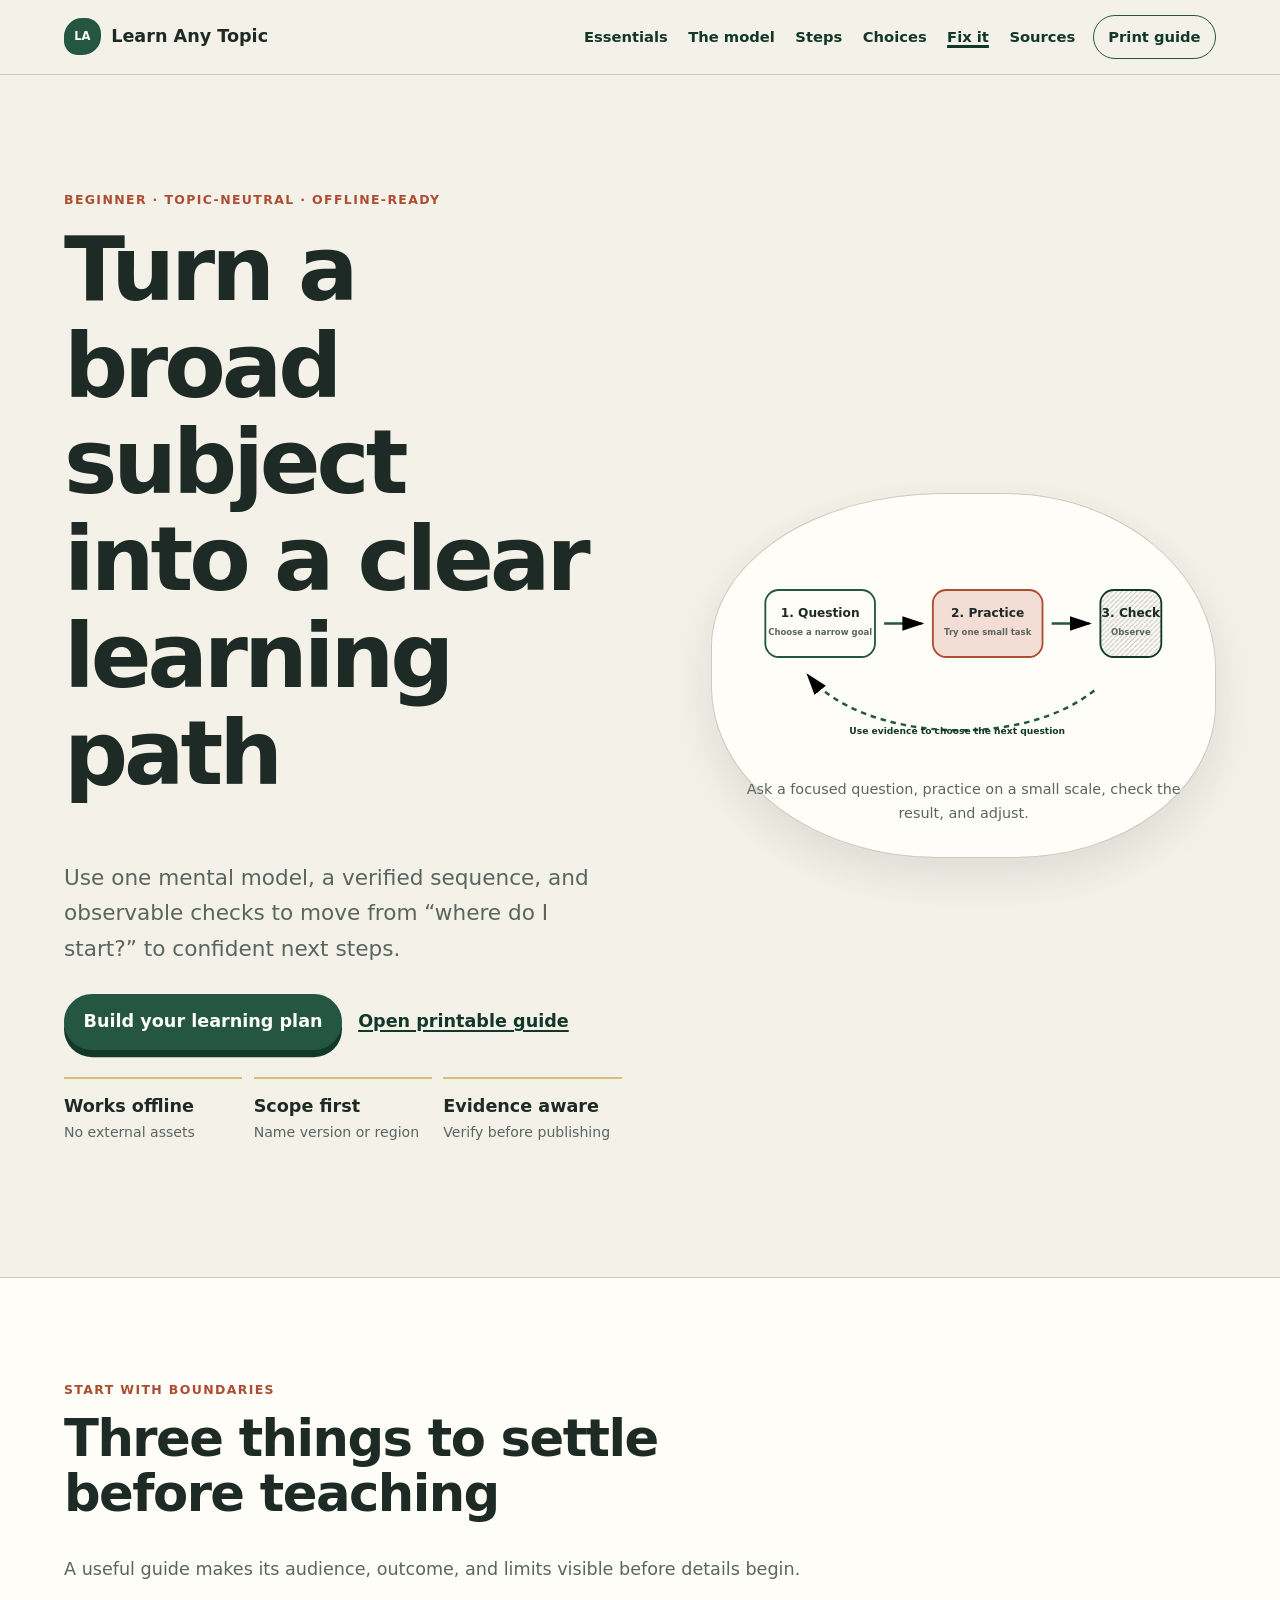
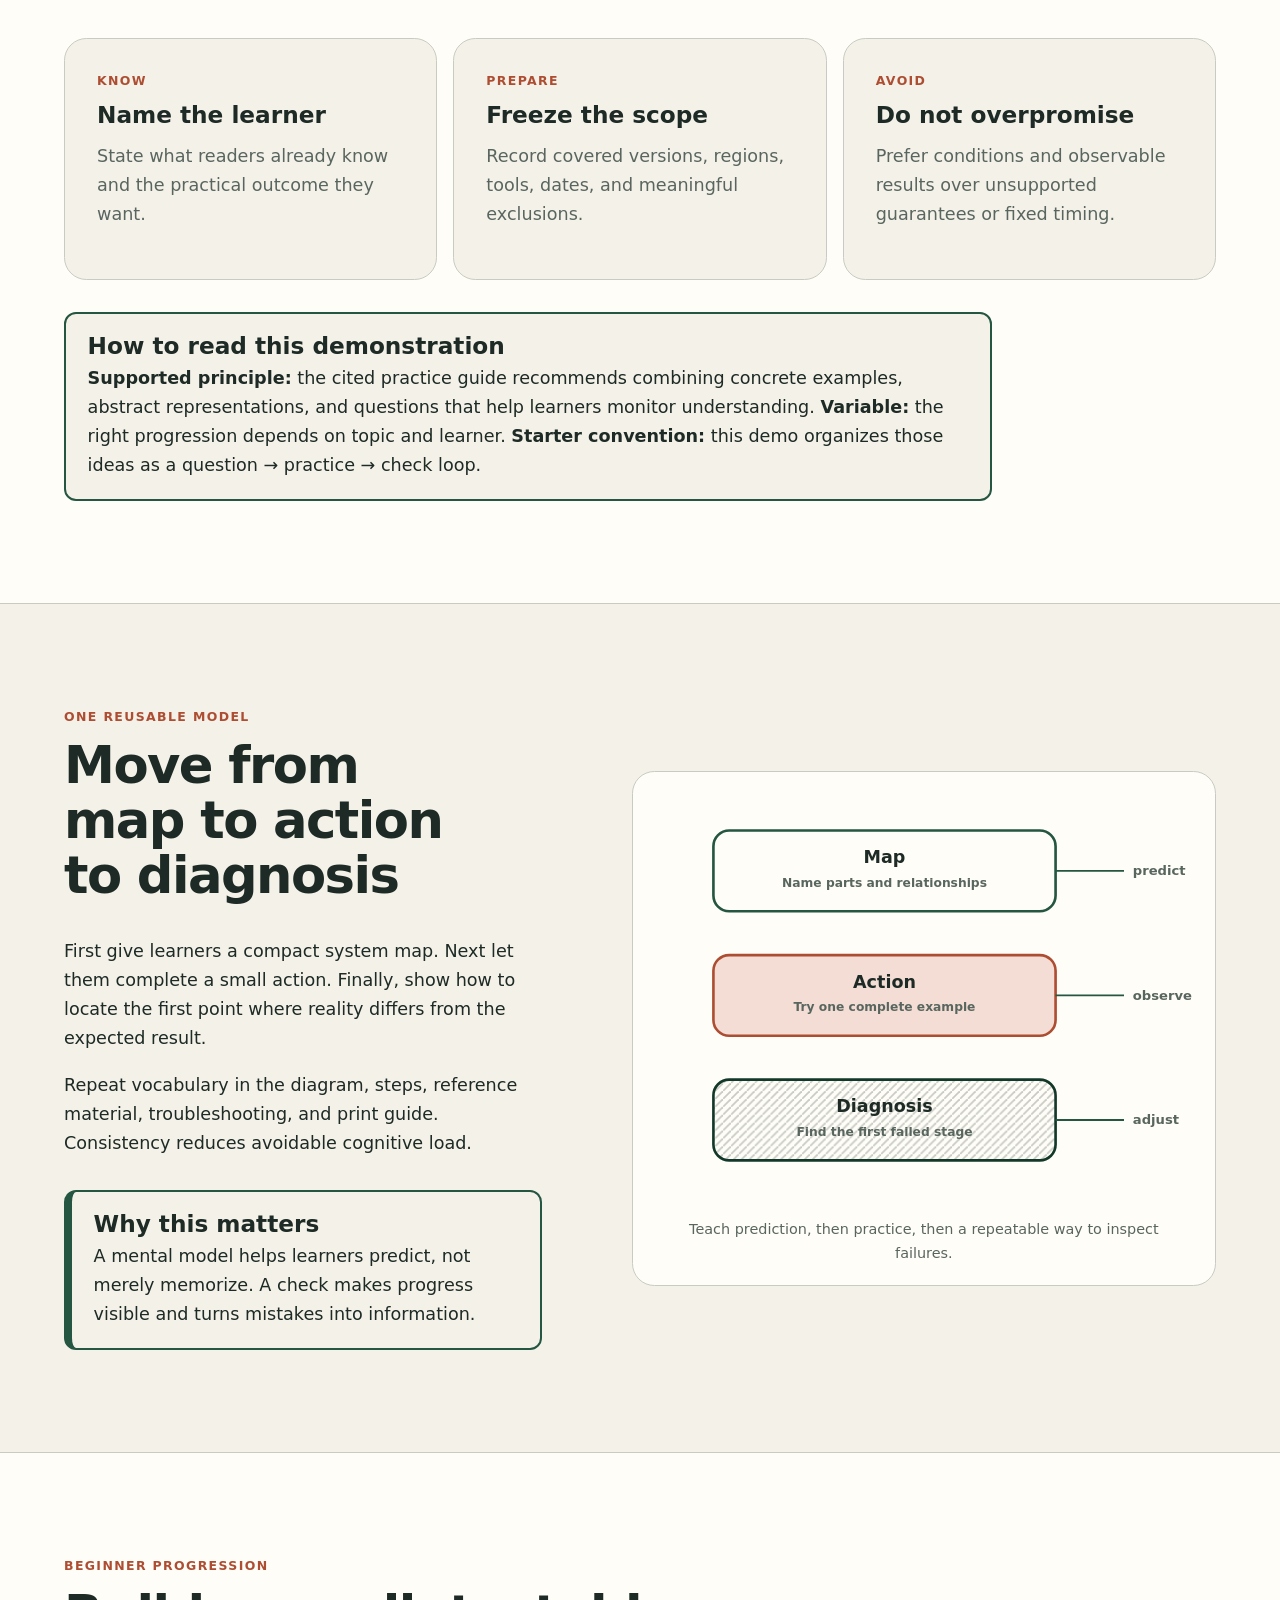
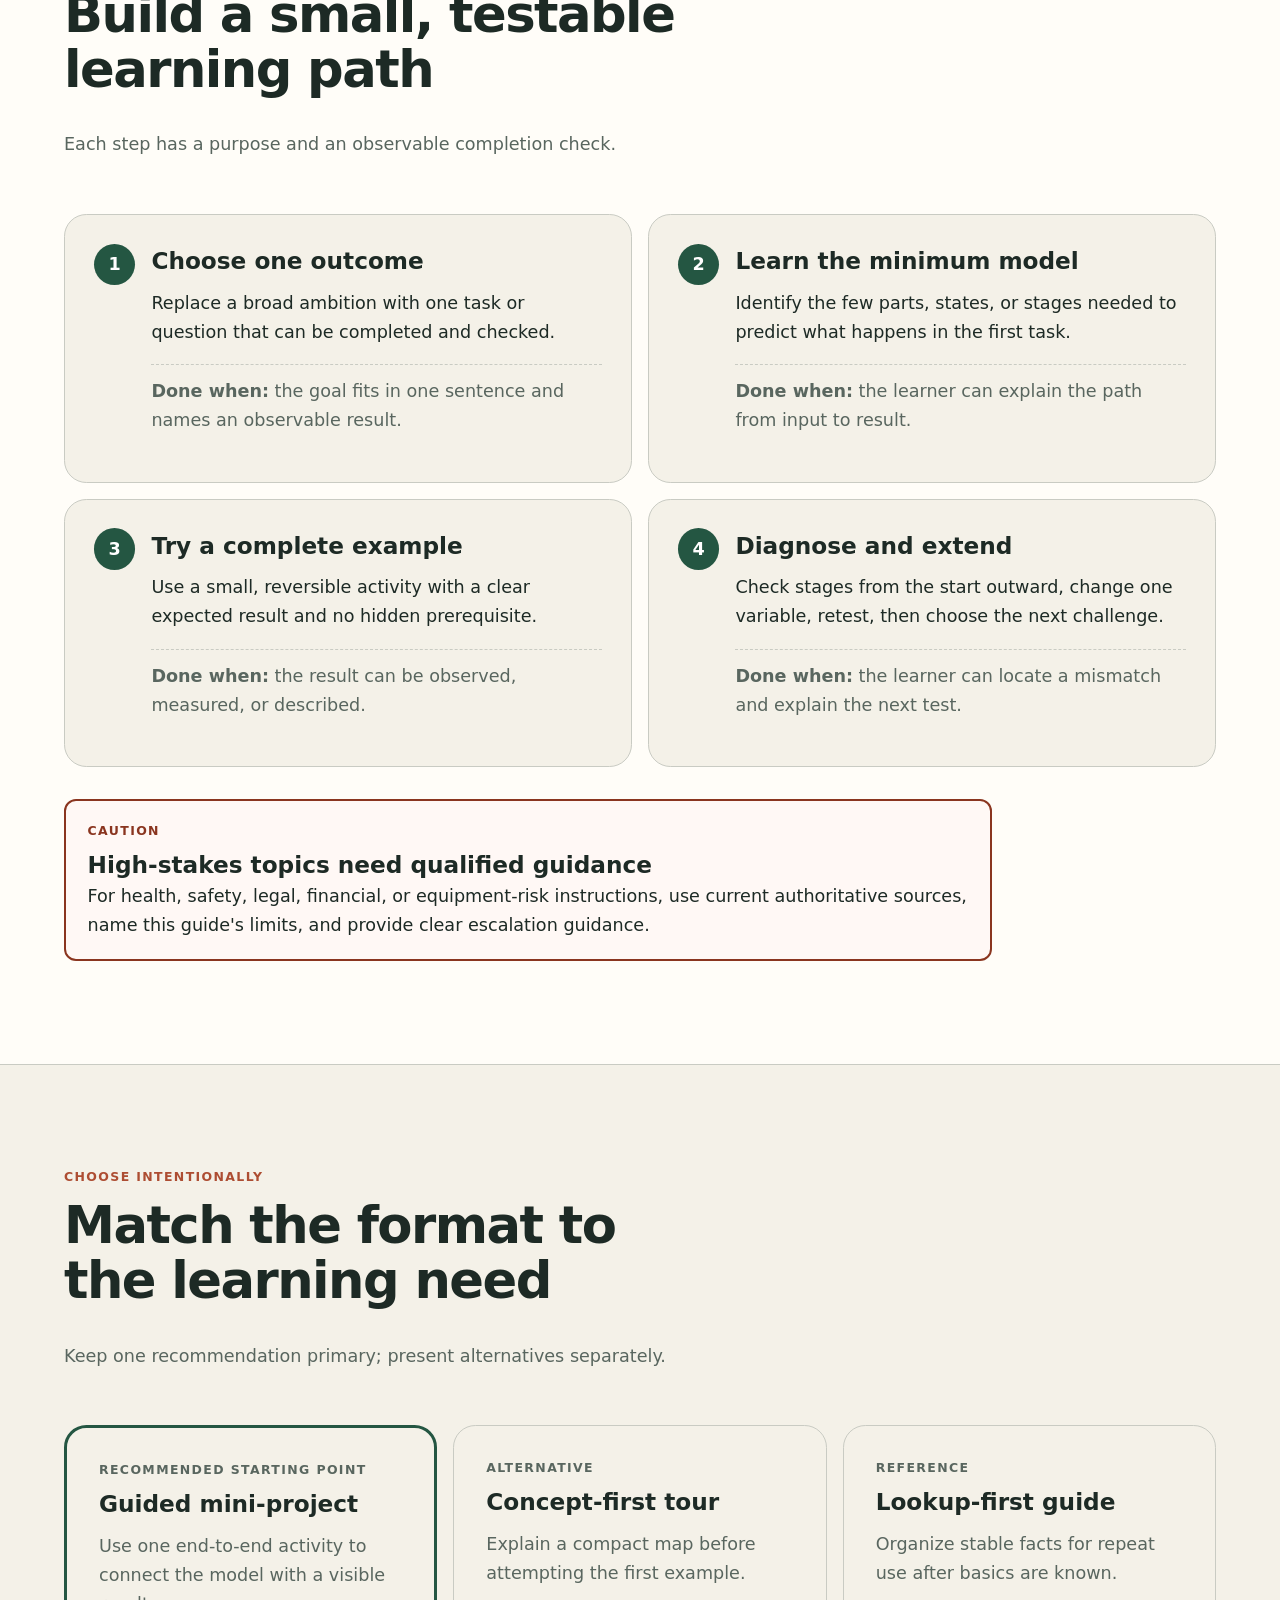
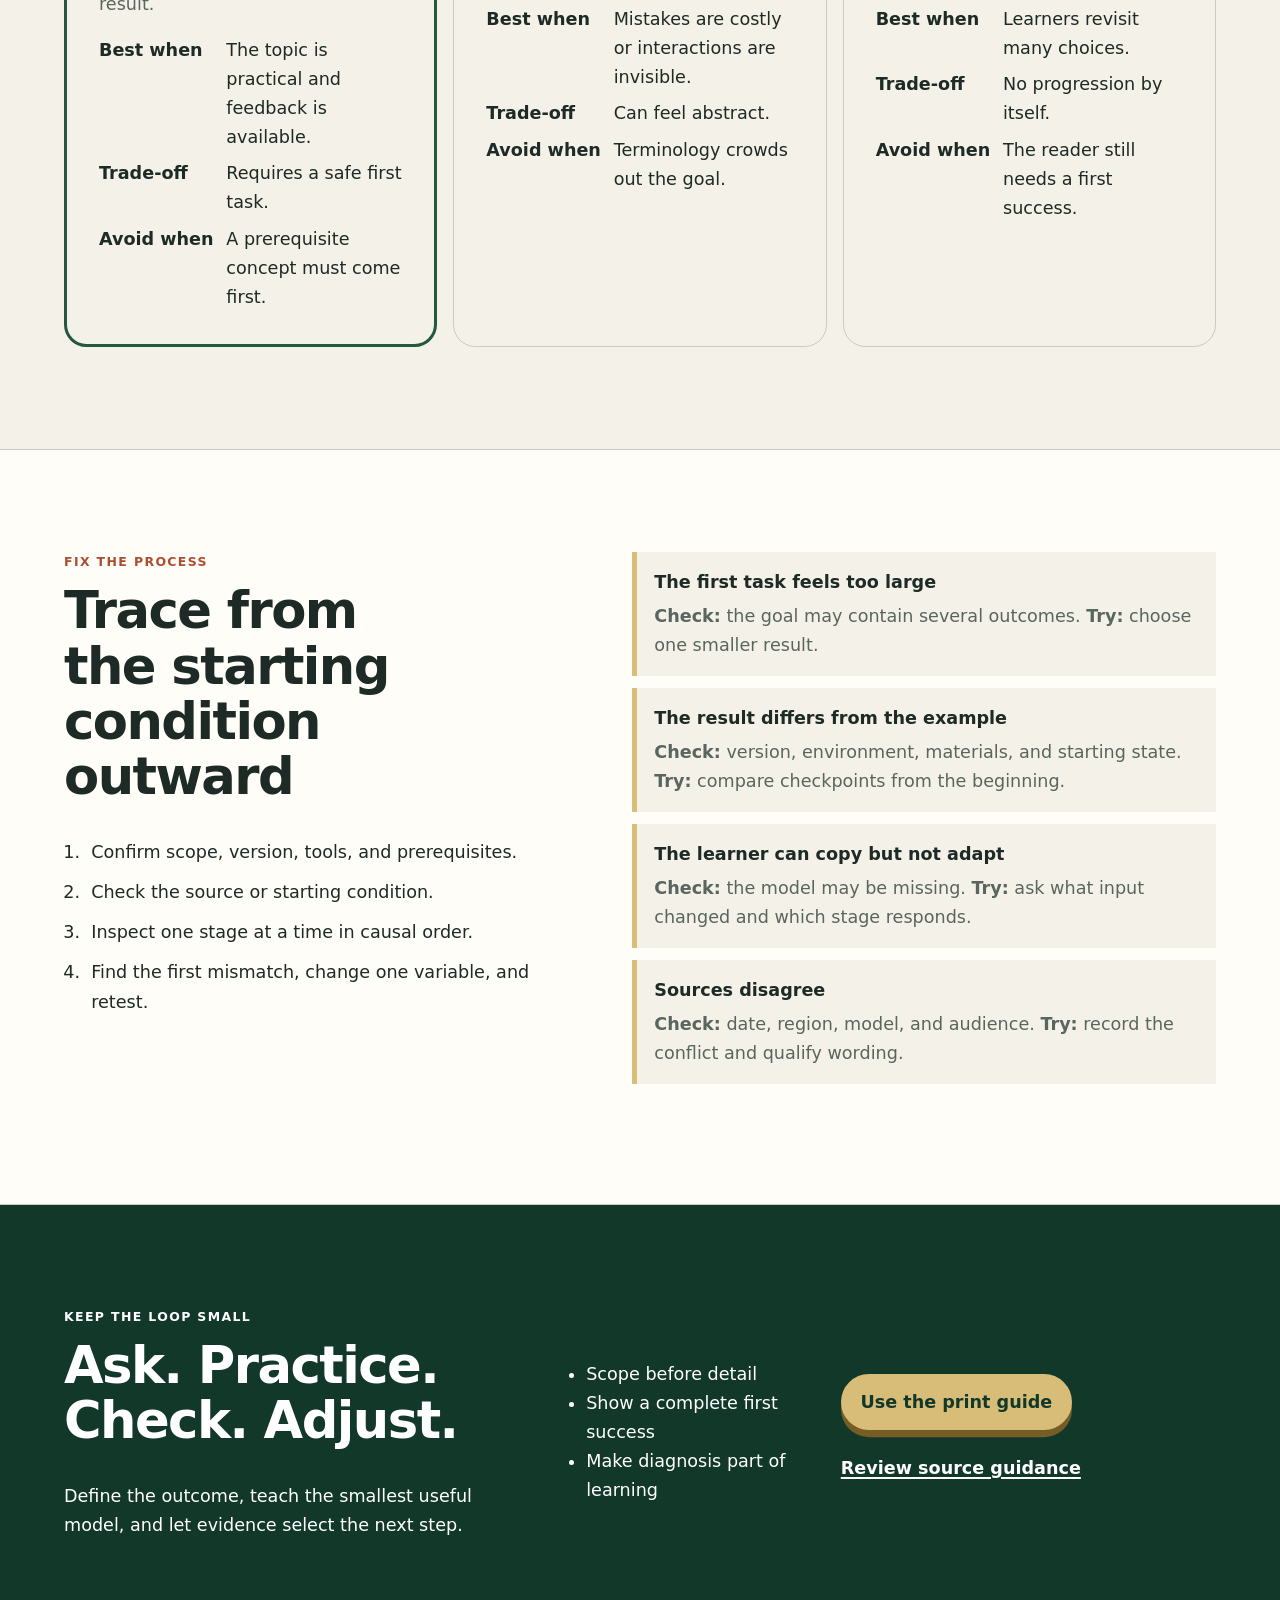
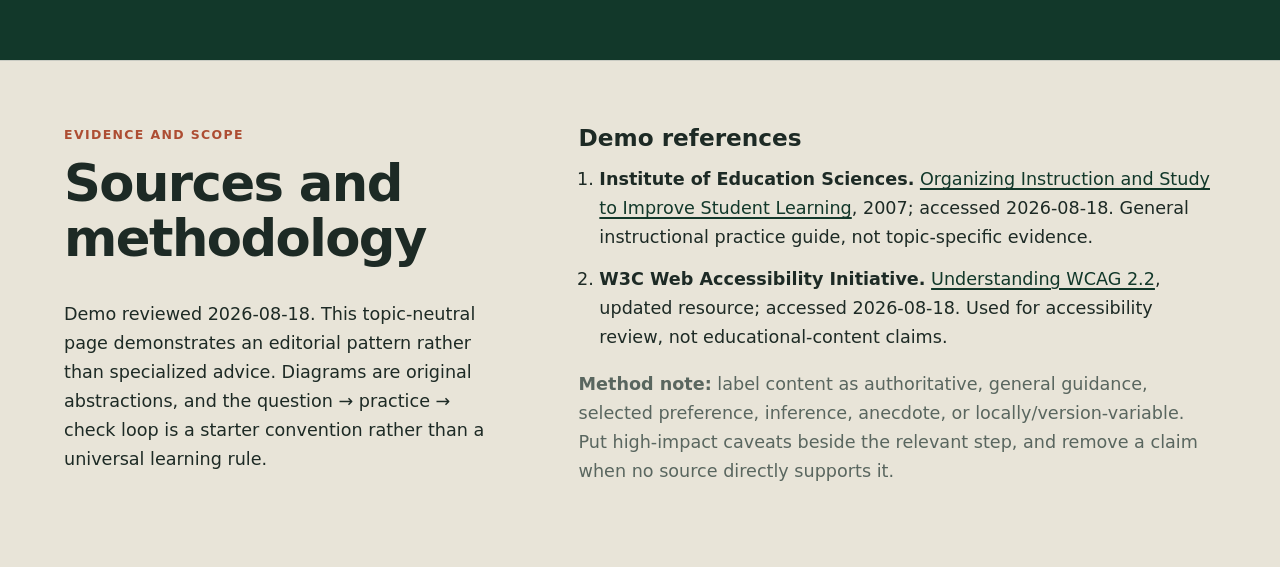
==== index.html @ 4b284d43 "Add files via upload" ====
<!doctype html>
<html lang="en">
<head>
  <meta charset="utf-8">
  <meta name="viewport" content="width=device-width, initial-scale=1">
  <meta name="description" content="A reusable demonstration of how to learn and teach a well-scoped topic.">
  <!-- CUSTOMIZE: Identity — replace title, description, and brand. Tokens: [[TOPIC_NAME]], [[SHORT_BENEFIT]]. -->
  <title>Learn Any Topic — a reusable beginner guide</title>
  <link rel="stylesheet" href="styles.css">
  <script src="script.js" defer></script>
</head>
<body>
  <a class="skip-link" href="#main">Skip to main content</a>
  <header class="site-header"><div class="wrap header-inner">
    <!-- CUSTOMIZE: Identity — replace brand and initials. Token: [[TOPIC_LABEL]]. -->
    <a class="brand" href="#overview" aria-label="Learn Any Topic, back to overview"><span class="brand-mark" aria-hidden="true">LA</span><span>Learn Any Topic</span></a>
    <nav class="wide-nav" aria-label="Primary navigation"><a href="#essentials">Essentials</a><a href="#model">The model</a><a href="#steps">Steps</a><a href="#choices">Choices</a><a href="#troubleshooting">Fix it</a><a href="#sources">Sources</a></nav>
    <a class="header-print" href="print-guide.html">Print guide</a>
    <details class="jump-menu"><summary>Menu</summary><nav aria-label="Section menu"><a href="#essentials">Essentials</a><a href="#model">The model</a><a href="#steps">Steps</a><a href="#choices">Choices</a><a href="#troubleshooting">Fix it</a><a href="#sources">Sources</a><a href="print-guide.html">Print guide</a></nav></details>
  </div></header>

  <main id="main">
    <section id="overview" class="hero" aria-labelledby="overview-heading"><div class="wrap hero-grid">
      <div class="hero-copy">
        <!-- CUSTOMIZE: Scope — audience, format, edition/version/region, review date. Tokens: [[AUDIENCE]], [[SCOPE]]. -->
        <p class="eyebrow">Beginner · topic-neutral · offline-ready</p>
        <!-- CUSTOMIZE: Promise — lead with the outcome. Tokens: [[TOPIC_NAME]], [[ONE_SENTENCE_PROMISE]]. -->
        <h1 id="overview-heading">Turn a broad subject into a clear learning path</h1>
        <p class="deck">Use one mental model, a verified sequence, and observable checks to move from “where do I start?” to confident next steps.</p>
        <div class="button-row"><a class="button" href="#steps">Build your learning plan</a><a class="text-link" href="print-guide.html">Open printable guide</a></div>
        <ul class="quick-facts" aria-label="Guide qualities"><li><strong>Works offline</strong><span>No external assets</span></li><li><strong>Scope first</strong><span>Name version or region</span></li><li><strong>Evidence aware</strong><span>Verify before publishing</span></li></ul>
      </div>
      <!-- CUSTOMIZE: Diagram — update title, description, labels, geometry, caption. Tokens: [[INPUT]], [[ACTION]], [[RESULT]]. -->
      <figure class="diagram hero-diagram"><svg viewBox="0 0 720 390" role="img" aria-labelledby="hero-diagram-title hero-diagram-desc"><title id="hero-diagram-title">A three-stage learning loop</title><desc id="hero-diagram-desc">A question leads to a small practice activity, which produces evidence. Evidence loops back to refine the next question.</desc><defs><marker id="hero-arrow" markerWidth="10" markerHeight="10" refX="8" refY="3" orient="auto"><path d="M0 0L9 3 0 6Z"/></marker><pattern id="hero-hatch" width="8" height="8" patternUnits="userSpaceOnUse"><path d="M0 8L8 0"/></pattern></defs><path class="diagram-orbit" d="M575 270C450 370 190 350 105 245" marker-end="url(#hero-arrow)"/><g class="diagram-node"><rect x="35" y="105" width="180" height="110" rx="22"/><text x="125" y="150">1. Question</text><text class="diagram-small" x="125" y="179">Choose a narrow goal</text></g><path class="diagram-arrow" d="M230 160h62" marker-end="url(#hero-arrow)"/><g class="diagram-node diagram-node--accent"><rect x="310" y="105" width="180" height="110" rx="22"/><text x="400" y="150">2. Practice</text><text class="diagram-small" x="400" y="179">Try one small task</text></g><path class="diagram-arrow" d="M505 160h62" marker-end="url(#hero-arrow)"/><g class="diagram-node diagram-node--hatched"><rect x="585" y="105" width="100" height="110" rx="22"/><text x="635" y="150">3. Check</text><text class="diagram-small" x="635" y="179">Observe</text></g><text class="diagram-loop-label" x="350" y="342">Use evidence to choose the next question</text></svg><figcaption>Ask a focused question, practice on a small scale, check the result, and adjust.</figcaption></figure>
    </div></section>

    <section id="essentials" class="section surface" aria-labelledby="essentials-heading"><div class="wrap"><div class="section-heading"><p class="eyebrow">Start with boundaries</p><h2 id="essentials-heading">Three things to settle before teaching</h2><p>A useful guide makes its audience, outcome, and limits visible before details begin.</p></div>
      <div class="card-grid"><!-- CUSTOMIZE: Foundations — replace with topic-specific essentials. --><article class="card"><p class="card-kicker">Know</p><h3>Name the learner</h3><p>State what readers already know and the practical outcome they want.</p></article><article class="card"><p class="card-kicker">Prepare</p><h3>Freeze the scope</h3><p>Record covered versions, regions, tools, dates, and meaningful exclusions.</p></article><article class="card"><p class="card-kicker">Avoid</p><h3>Do not overpromise</h3><p>Prefer conditions and observable results over unsupported guarantees or fixed timing.</p></article></div>
      <aside class="source-status" aria-labelledby="status-title"><h3 id="status-title">How to read this demonstration</h3><p><strong>Supported principle:</strong> the cited practice guide recommends combining concrete examples, abstract representations, and questions that help learners monitor understanding. <strong>Variable:</strong> the right progression depends on topic and learner. <strong>Starter convention:</strong> this demo organizes those ideas as a question → practice → check loop.</p></aside>
    </div></section>

    <section id="model" class="section" aria-labelledby="model-heading"><div class="wrap split-layout"><div><p class="eyebrow">One reusable model</p><h2 id="model-heading">Move from map to action to diagnosis</h2><p>First give learners a compact system map. Next let them complete a small action. Finally, show how to locate the first point where reality differs from the expected result.</p><p>Repeat vocabulary in the diagram, steps, reference material, troubleshooting, and print guide. Consistency reduces avoidable cognitive load.</p><aside class="note"><h3>Why this matters</h3><p>A mental model helps learners predict, not merely memorize. A check makes progress visible and turns mistakes into information.</p></aside></div>
      <!-- CUSTOMIZE: Process diagram — express the topic's real causal order. -->
      <figure class="diagram compact-diagram"><svg viewBox="0 0 620 470" role="img" aria-labelledby="process-title process-desc"><title id="process-title">Learning progression from model to diagnosis</title><desc id="process-desc">Three layers read top to bottom: understand the system map, complete a small action, and diagnose from the start outward.</desc><defs><pattern id="process-hatch" width="9" height="9" patternUnits="userSpaceOnUse"><path d="M0 9L9 0"/></pattern></defs><g class="diagram-layer"><rect x="70" y="45" width="390" height="92" rx="18"/><text x="265" y="82">Map</text><text class="diagram-small" x="265" y="109">Name parts and relationships</text><path d="M460 91h78"/><text class="layer-label" x="548" y="96">predict</text></g><g class="diagram-layer diagram-layer--accent"><rect x="70" y="187" width="390" height="92" rx="18"/><text x="265" y="224">Action</text><text class="diagram-small" x="265" y="251">Try one complete example</text><path d="M460 233h78"/><text class="layer-label" x="548" y="238">observe</text></g><g class="diagram-layer diagram-layer--hatched"><rect x="70" y="329" width="390" height="92" rx="18"/><text x="265" y="366">Diagnosis</text><text class="diagram-small" x="265" y="393">Find the first failed stage</text><path d="M460 375h78"/><text class="layer-label" x="548" y="380">adjust</text></g></svg><figcaption>Teach prediction, then practice, then a repeatable way to inspect failures.</figcaption></figure>
    </div></section>

    <section id="steps" class="section surface" aria-labelledby="steps-heading"><div class="wrap"><div class="section-heading"><p class="eyebrow">Beginner progression</p><h2 id="steps-heading">Build a small, testable learning path</h2><p>Each step has a purpose and an observable completion check.</p></div>
      <!-- CUSTOMIZE: Steps — use 3–6 verified actions. Tokens: [[STEP_TITLE]], [[STEP_EXPLANATION]], [[OBSERVABLE_CHECK]]. -->
      <ol class="step-grid"><li class="step-card"><span class="step-number" aria-hidden="true">1</span><div><h3>Choose one outcome</h3><p>Replace a broad ambition with one task or question that can be completed and checked.</p><p class="check"><strong>Done when:</strong> the goal fits in one sentence and names an observable result.</p></div></li><li class="step-card"><span class="step-number" aria-hidden="true">2</span><div><h3>Learn the minimum model</h3><p>Identify the few parts, states, or stages needed to predict what happens in the first task.</p><p class="check"><strong>Done when:</strong> the learner can explain the path from input to result.</p></div></li><li class="step-card"><span class="step-number" aria-hidden="true">3</span><div><h3>Try a complete example</h3><p>Use a small, reversible activity with a clear expected result and no hidden prerequisite.</p><p class="check"><strong>Done when:</strong> the result can be observed, measured, or described.</p></div></li><li class="step-card"><span class="step-number" aria-hidden="true">4</span><div><h3>Diagnose and extend</h3><p>Check stages from the start outward, change one variable, retest, then choose the next challenge.</p><p class="check"><strong>Done when:</strong> the learner can locate a mismatch and explain the next test.</p></div></li></ol>
      <aside class="warning" aria-labelledby="caution-title"><p class="warning-label">Caution</p><h3 id="caution-title">High-stakes topics need qualified guidance</h3><p>For health, safety, legal, financial, or equipment-risk instructions, use current authoritative sources, name this guide's limits, and provide clear escalation guidance.</p></aside>
    </div></section>

    <!-- OPTIONAL: Remove this section and matching navigation links if alternatives do not help. -->
    <section id="choices" class="section" aria-labelledby="choices-heading"><div class="wrap"><div class="section-heading"><p class="eyebrow">Choose intentionally</p><h2 id="choices-heading">Match the format to the learning need</h2><p>Keep one recommendation primary; present alternatives separately.</p></div><div class="choice-grid">
      <article class="choice-card recommended"><p class="recommendation">Recommended starting point</p><h3>Guided mini-project</h3><p>Use one end-to-end activity to connect the model with a visible result.</p><dl><dt>Best when</dt><dd>The topic is practical and feedback is available.</dd><dt>Trade-off</dt><dd>Requires a safe first task.</dd><dt>Avoid when</dt><dd>A prerequisite concept must come first.</dd></dl></article>
      <article class="choice-card"><p class="card-kicker">Alternative</p><h3>Concept-first tour</h3><p>Explain a compact map before attempting the first example.</p><dl><dt>Best when</dt><dd>Mistakes are costly or interactions are invisible.</dd><dt>Trade-off</dt><dd>Can feel abstract.</dd><dt>Avoid when</dt><dd>Terminology crowds out the goal.</dd></dl></article>
      <article class="choice-card"><p class="card-kicker">Reference</p><h3>Lookup-first guide</h3><p>Organize stable facts for repeat use after basics are known.</p><dl><dt>Best when</dt><dd>Learners revisit many choices.</dd><dt>Trade-off</dt><dd>No progression by itself.</dd><dt>Avoid when</dt><dd>The reader still needs a first success.</dd></dl></article>
    </div></div></section>

    <section id="troubleshooting" class="section surface" aria-labelledby="troubleshooting-heading"><div class="wrap split-layout troubleshooting-layout"><div><p class="eyebrow">Fix the process</p><h2 id="troubleshooting-heading">Trace from the starting condition outward</h2><ol class="diagnostic-order"><li>Confirm scope, version, tools, and prerequisites.</li><li>Check the source or starting condition.</li><li>Inspect one stage at a time in causal order.</li><li>Find the first mismatch, change one variable, and retest.</li></ol></div><div>
      <!-- CUSTOMIZE: Troubleshooting — derive fixes from the topic's causal model. -->
      <dl class="troubleshooting-list"><div><dt>The first task feels too large</dt><dd><strong>Check:</strong> the goal may contain several outcomes. <strong>Try:</strong> choose one smaller result.</dd></div><div><dt>The result differs from the example</dt><dd><strong>Check:</strong> version, environment, materials, and starting state. <strong>Try:</strong> compare checkpoints from the beginning.</dd></div><div><dt>The learner can copy but not adapt</dt><dd><strong>Check:</strong> the model may be missing. <strong>Try:</strong> ask what input changed and which stage responds.</dd></div><div><dt>Sources disagree</dt><dd><strong>Check:</strong> date, region, model, and audience. <strong>Try:</strong> record the conflict and qualify wording.</dd></div></dl>
    </div></div></section>

    <section id="next-steps" class="section closing" aria-labelledby="next-heading"><div class="wrap closing-grid"><div><p class="eyebrow">Keep the loop small</p><h2 id="next-heading">Ask. Practice. Check. Adjust.</h2><p>Define the outcome, teach the smallest useful model, and let evidence select the next step.</p></div><ul><li>Scope before detail</li><li>Show a complete first success</li><li>Make diagnosis part of learning</li></ul><div class="button-row"><a class="button" href="print-guide.html">Use the print guide</a><a class="text-link" href="#sources">Review source guidance</a></div></div></section>
  </main>

  <footer id="sources" class="site-footer" aria-labelledby="sources-heading"><div class="wrap footer-grid"><div><p class="eyebrow">Evidence and scope</p><h2 id="sources-heading">Sources and methodology</h2><p>Demo reviewed 2026-08-18. This topic-neutral page demonstrates an editorial pattern rather than specialized advice. Diagrams are original abstractions, and the question → practice → check loop is a starter convention rather than a universal learning rule.</p></div><div><h3>Demo references</h3><!-- CUSTOMIZE: Replace these with sources that directly support the topic's claims. Include organization/author, title, date, URL, accessed date, and exact scope. Tokens: [[SOURCE_1]], [[SOURCE_1_URL]]. --><ol class="source-list"><li><strong>Institute of Education Sciences.</strong> <a href="https://ies.ed.gov/ncee/wwc/PracticeGuide/1">Organizing Instruction and Study to Improve Student Learning</a>, 2007; accessed 2026-08-18. General instructional practice guide, not topic-specific evidence.</li><li><strong>W3C Web Accessibility Initiative.</strong> <a href="https://www.w3.org/WAI/WCAG22/Understanding/">Understanding WCAG 2.2</a>, updated resource; accessed 2026-08-18. Used for accessibility review, not educational-content claims.</li></ol><p class="method-note"><strong>Method note:</strong> label content as authoritative, general guidance, selected preference, inference, anecdote, or locally/version-variable. Put high-impact caveats beside the relevant step, and remove a claim when no source directly supports it.</p></div></div></footer>
</body>
</html>
---- styles.css ----
:root {
  /* CUSTOMIZE: Palette; verify normal text >= 4.5:1 and UI/large text >= 3:1. */
  --color-paper: #f4f1e8; --color-surface: #fffdf8; --color-ink: #1d2a25;
  --color-muted: #59665f; --color-primary: #245642; --color-primary-dark: #12382a;
  --color-accent: #ad4d32; --color-accent-soft: #f3ddd4; --color-support: #d8bd78;
  --color-line: #c9cbc3; --color-warning: #8a351f; --color-focus: #6541a5;
  --font-display: ui-rounded, "Arial Rounded MT Bold", "Trebuchet MS", system-ui, sans-serif;
  --font-body: Inter, ui-sans-serif, system-ui, -apple-system, "Segoe UI", sans-serif;
  --content-width: 72rem; --text-width: 68ch; --radius-sm: .75rem; --radius-lg: 1.4rem;
  --shadow-soft: 0 1.1rem 2.7rem rgb(20 40 30 / .10); --space-section: clamp(4rem, 8vw, 7rem);
}
*, *::before, *::after { box-sizing: border-box; }
html { scroll-behavior: smooth; scroll-padding-top: 6rem; }
body { margin: 0; color: var(--color-ink); background: var(--color-paper); font-family: var(--font-body); font-size: clamp(1rem, .96rem + .18vw, 1.1rem); line-height: 1.65; }
h1, h2, h3 { margin: 0 0 .65em; font-family: var(--font-display); line-height: 1.08; text-wrap: balance; }
h1 { font-size: clamp(2.65rem, 7vw, 5.8rem); letter-spacing: -.045em; }
h2 { font-size: clamp(2rem, 4vw, 3.4rem); letter-spacing: -.03em; }
h3 { font-size: clamp(1.15rem, 2vw, 1.45rem); }
p, ul, ol, dl, figure { margin-top: 0; }
a { color: var(--color-primary-dark); text-decoration-thickness: .09em; text-underline-offset: .18em; }
a:hover { color: var(--color-accent); }
img, svg { display: block; max-width: 100%; height: auto; }
:focus-visible { outline: .2rem solid var(--color-focus); outline-offset: .2rem; border-radius: .2rem; }
.wrap { width: min(var(--content-width), calc(100% - 2rem)); margin-inline: auto; }
.skip-link { position: fixed; z-index: 100; top: .5rem; left: .5rem; transform: translateY(-180%); padding: .7rem 1rem; color: #fff; background: var(--color-primary-dark); }
.skip-link:focus { transform: translateY(0); }
.eyebrow, .card-kicker, .recommendation, .warning-label { margin-bottom: .65rem; color: var(--color-accent); font-size: .78rem; font-weight: 800; letter-spacing: .11em; text-transform: uppercase; }
.section { padding-block: var(--space-section); }
.surface { background: var(--color-surface); border-block: 1px solid var(--color-line); }
.section-heading { max-width: 48rem; margin-bottom: clamp(2rem, 5vw, 3.4rem); }
.section-heading > p:last-child { max-width: var(--text-width); color: var(--color-muted); }
.site-header { position: sticky; z-index: 20; top: 0; border-bottom: 1px solid var(--color-line); background: rgb(244 241 232 / .95); backdrop-filter: blur(12px); }
.header-inner { min-height: 4.6rem; display: flex; align-items: center; gap: 1.1rem; }
.brand { display: inline-flex; align-items: center; gap: .65rem; color: var(--color-ink); font-family: var(--font-display); font-weight: 800; text-decoration: none; white-space: nowrap; }
.brand-mark { display: grid; width: 2.3rem; height: 2.3rem; place-items: center; border: 2px solid var(--color-primary); border-radius: 50% 42% 50% 38%; color: #fff; background: var(--color-primary); font-size: .72rem; }
.wide-nav { display: flex; margin-left: auto; align-items: center; gap: clamp(.7rem, 1.6vw, 1.4rem); }
.wide-nav a, .header-print { min-height: 44px; display: inline-flex; align-items: center; font-size: .92rem; font-weight: 750; text-decoration: none; }
.wide-nav a[aria-current] { text-decoration: underline; text-decoration-thickness: .18rem; }
.header-print { padding-inline: .9rem; border: 1px solid var(--color-primary); border-radius: 999px; }
.jump-menu { display: none; margin-left: auto; position: relative; }
.jump-menu summary { min-height: 44px; display: flex; align-items: center; padding: .4rem .8rem; border: 1px solid var(--color-primary); border-radius: 999px; cursor: pointer; font-weight: 800; }
.jump-menu nav { position: absolute; right: 0; width: min(17rem, calc(100vw - 2rem)); padding: .7rem; border: 1px solid var(--color-line); border-radius: var(--radius-sm); background: var(--color-surface); box-shadow: var(--shadow-soft); }
.jump-menu nav a { min-height: 44px; display: flex; align-items: center; padding-inline: .55rem; }
.hero { padding-block: clamp(4rem, 9vw, 8rem); overflow: hidden; }
.hero-grid { display: grid; grid-template-columns: minmax(0, 1.05fr) minmax(25rem, .95fr); align-items: center; gap: clamp(2.5rem, 7vw, 6rem); }
.deck { max-width: 42rem; color: var(--color-muted); font-size: clamp(1.14rem, 2vw, 1.35rem); }
.button-row { display: flex; flex-wrap: wrap; align-items: center; gap: 1rem; margin-block: 1.7rem; }
.button { min-height: 44px; display: inline-flex; align-items: center; justify-content: center; padding: .72rem 1.1rem; border: 2px solid var(--color-primary); border-radius: 999px; color: #fff; background: var(--color-primary); font-weight: 800; text-decoration: none; box-shadow: 0 .45rem 0 var(--color-primary-dark); }
.button:hover { color: #fff; background: var(--color-primary-dark); transform: translateY(2px); box-shadow: 0 .25rem 0 #071d15; }
.text-link { min-height: 44px; display: inline-flex; align-items: center; font-weight: 800; }
.quick-facts { display: grid; grid-template-columns: repeat(3, minmax(0, 1fr)); gap: .7rem; padding: 0; list-style: none; }
.quick-facts li { padding-top: .8rem; border-top: 2px solid var(--color-support); }
.quick-facts strong, .quick-facts span { display: block; }
.quick-facts span { color: var(--color-muted); font-size: .88rem; }
.diagram { margin: 0; }
.diagram svg { width: 100%; overflow: visible; }
.diagram figcaption { max-width: 56ch; margin: .9rem auto 0; color: var(--color-muted); font-size: .9rem; text-align: center; }
.hero-diagram { padding: clamp(1rem, 3vw, 2rem); border: 1px solid var(--color-line); border-radius: 46% 42% 40% 45% / 42% 48% 42% 47%; background: var(--color-surface); box-shadow: var(--shadow-soft); }
.diagram-node rect, .diagram-layer rect { fill: var(--color-surface); stroke: var(--color-primary); stroke-width: 3; }
.diagram-node--accent rect, .diagram-layer--accent rect { fill: var(--color-accent-soft); stroke: var(--color-accent); }
.diagram-node--hatched rect { fill: url(#hero-hatch); stroke: var(--color-primary-dark); }
.diagram-layer--hatched rect { fill: url(#process-hatch); stroke: var(--color-primary-dark); }
.diagram text { fill: var(--color-ink); font-family: var(--font-body); font-size: 20px; font-weight: 800; text-anchor: middle; }
.diagram .diagram-small { fill: var(--color-muted); font-size: 14px; font-weight: 650; }
.diagram-arrow, .diagram-orbit { fill: none; stroke: var(--color-primary); stroke-width: 4; }
.diagram-orbit { stroke-dasharray: 9 8; }
.diagram defs pattern path { stroke: var(--color-line); stroke-width: 2; }
.diagram .diagram-loop-label { fill: var(--color-primary-dark); font-size: 15px; }
.diagram-layer path { stroke: var(--color-primary); stroke-width: 2; }
.diagram .layer-label { fill: var(--color-muted); font-size: 15px; text-anchor: start; }
.card-grid, .choice-grid { display: grid; grid-template-columns: repeat(3, minmax(0, 1fr)); gap: 1rem; }
.card, .choice-card { padding: clamp(1.2rem, 3vw, 2rem); border: 1px solid var(--color-line); border-radius: var(--radius-lg); background: var(--color-paper); }
.card p:last-child, .choice-card > p { color: var(--color-muted); }
.source-status, .note, .warning { max-width: 58rem; margin-top: 2rem; padding: 1.2rem 1.35rem; border: 2px solid var(--color-primary); border-radius: var(--radius-sm); background: var(--color-paper); }
.source-status h3, .note h3, .warning h3 { margin-bottom: .35rem; }
.source-status p:last-child, .note p:last-child, .warning p:last-child { margin-bottom: 0; }
.note { border-left-width: .55rem; }
.warning { border-color: var(--color-warning); background: #fff8f5; }
.warning-label { color: var(--color-warning); }
.split-layout { display: grid; grid-template-columns: minmax(0, .9fr) minmax(22rem, 1.1fr); align-items: center; gap: clamp(2.4rem, 7vw, 6rem); }
.split-layout > div > p { max-width: var(--text-width); }
.compact-diagram { padding: 1.2rem; border: 1px solid var(--color-line); border-radius: var(--radius-lg); background: var(--color-surface); }
.step-grid { padding: 0; display: grid; grid-template-columns: repeat(2, minmax(0, 1fr)); gap: 1rem; list-style: none; }
.step-card { min-width: 0; display: grid; grid-template-columns: auto 1fr; gap: 1rem; padding: clamp(1.2rem, 3vw, 1.8rem); border: 1px solid var(--color-line); border-radius: var(--radius-lg); background: var(--color-paper); }
.step-number { width: 2.6rem; height: 2.6rem; display: grid; place-items: center; border-radius: 50%; color: #fff; background: var(--color-primary); font-family: var(--font-display); font-weight: 900; }
.step-card h3 { margin-top: .3rem; }
.check { padding-top: .75rem; border-top: 1px dashed var(--color-line); color: var(--color-muted); }
.choice-card dl { display: grid; grid-template-columns: auto 1fr; gap: .45rem .8rem; margin-bottom: 0; }
.choice-card dt { font-weight: 850; }
.choice-card dd { margin: 0; }
.choice-card.recommended { border: 3px solid var(--color-primary); }
.recommendation { color: var(--color-primary); }
.troubleshooting-layout { align-items: start; }
.diagnostic-order { padding-left: 1.35rem; }
.diagnostic-order li { margin-bottom: .7rem; padding-left: .35rem; }
.troubleshooting-list { display: grid; gap: .75rem; }
.troubleshooting-list > div { padding: 1rem 1.1rem; border-left: .35rem solid var(--color-support); background: var(--color-paper); }
.troubleshooting-list dt { font-family: var(--font-display); font-weight: 850; }
.troubleshooting-list dd { margin: .3rem 0 0; color: var(--color-muted); }
.closing { color: #fff; background: var(--color-primary-dark); }
.closing .eyebrow, .closing a { color: #fff; }
.closing .button { color: var(--color-primary-dark); background: var(--color-support); border-color: var(--color-support); box-shadow: 0 .45rem 0 #765d25; }
.closing-grid { display: grid; grid-template-columns: 1.2fr .7fr 1fr; align-items: center; gap: 2rem; }
.closing-grid ul { margin-bottom: 0; }
.site-footer { padding-block: 4rem; border-top: 1px solid var(--color-line); background: #e8e4d8; }
.footer-grid { display: grid; grid-template-columns: .8fr 1.2fr; gap: clamp(2rem, 7vw, 6rem); }
.source-list { padding-left: 1.3rem; }
.source-list li { margin-bottom: .8rem; }
.method-note { color: var(--color-muted); }
@media (max-width: 65rem) {
  .wide-nav { display: none; } .jump-menu { display: block; } .header-print { margin-left: auto; }
  .jump-menu { margin-left: 0; } .hero-grid, .split-layout { grid-template-columns: 1fr; }
  .hero-diagram { max-width: 44rem; margin-inline: auto; } .closing-grid { grid-template-columns: 1fr 1fr; }
  .closing-grid .button-row { grid-column: 1 / -1; }
}
@media (max-width: 48rem) {
  html { scroll-padding-top: 1rem; } .site-header { position: static; } .header-print { display: none; }
  .jump-menu { margin-left: auto; } .card-grid, .choice-grid, .step-grid, .footer-grid, .closing-grid { grid-template-columns: 1fr; }
  .closing-grid .button-row { grid-column: auto; } .quick-facts { grid-template-columns: 1fr; }
  .quick-facts li { display: grid; grid-template-columns: 1fr 1fr; gap: .6rem; }
}
@media (max-width: 32rem) {
  .wrap { width: min(100% - 1.2rem, var(--content-width)); }
  .brand > span:last-child { max-width: 9rem; white-space: normal; line-height: 1.05; }
  .button-row, .button-row .button, .button-row .text-link { width: 100%; }
  .button-row .text-link { justify-content: center; } .step-card { grid-template-columns: 1fr; }
  .hero-diagram { padding: .5rem; border-radius: var(--radius-lg); }
}
@media (prefers-reduced-motion: reduce) {
  html { scroll-behavior: auto; }
  *, *::before, *::after { scroll-behavior: auto !important; transition: none !important; animation: none !important; }
  .button:hover { transform: none; }
}
@media (prefers-contrast: more) {
  :root { --color-line: #4d554f; }
  .card, .choice-card, .step-card, .diagram, .source-status, .note, .warning { box-shadow: none; border-width: 2px; }
}
@media print {
  .site-header, .button-row { display: none; } body { background: #fff; }
  .section, .hero { padding-block: 1.5rem; }
  .card, .choice-card, .step-card, .diagram { break-inside: avoid; box-shadow: none; }
}
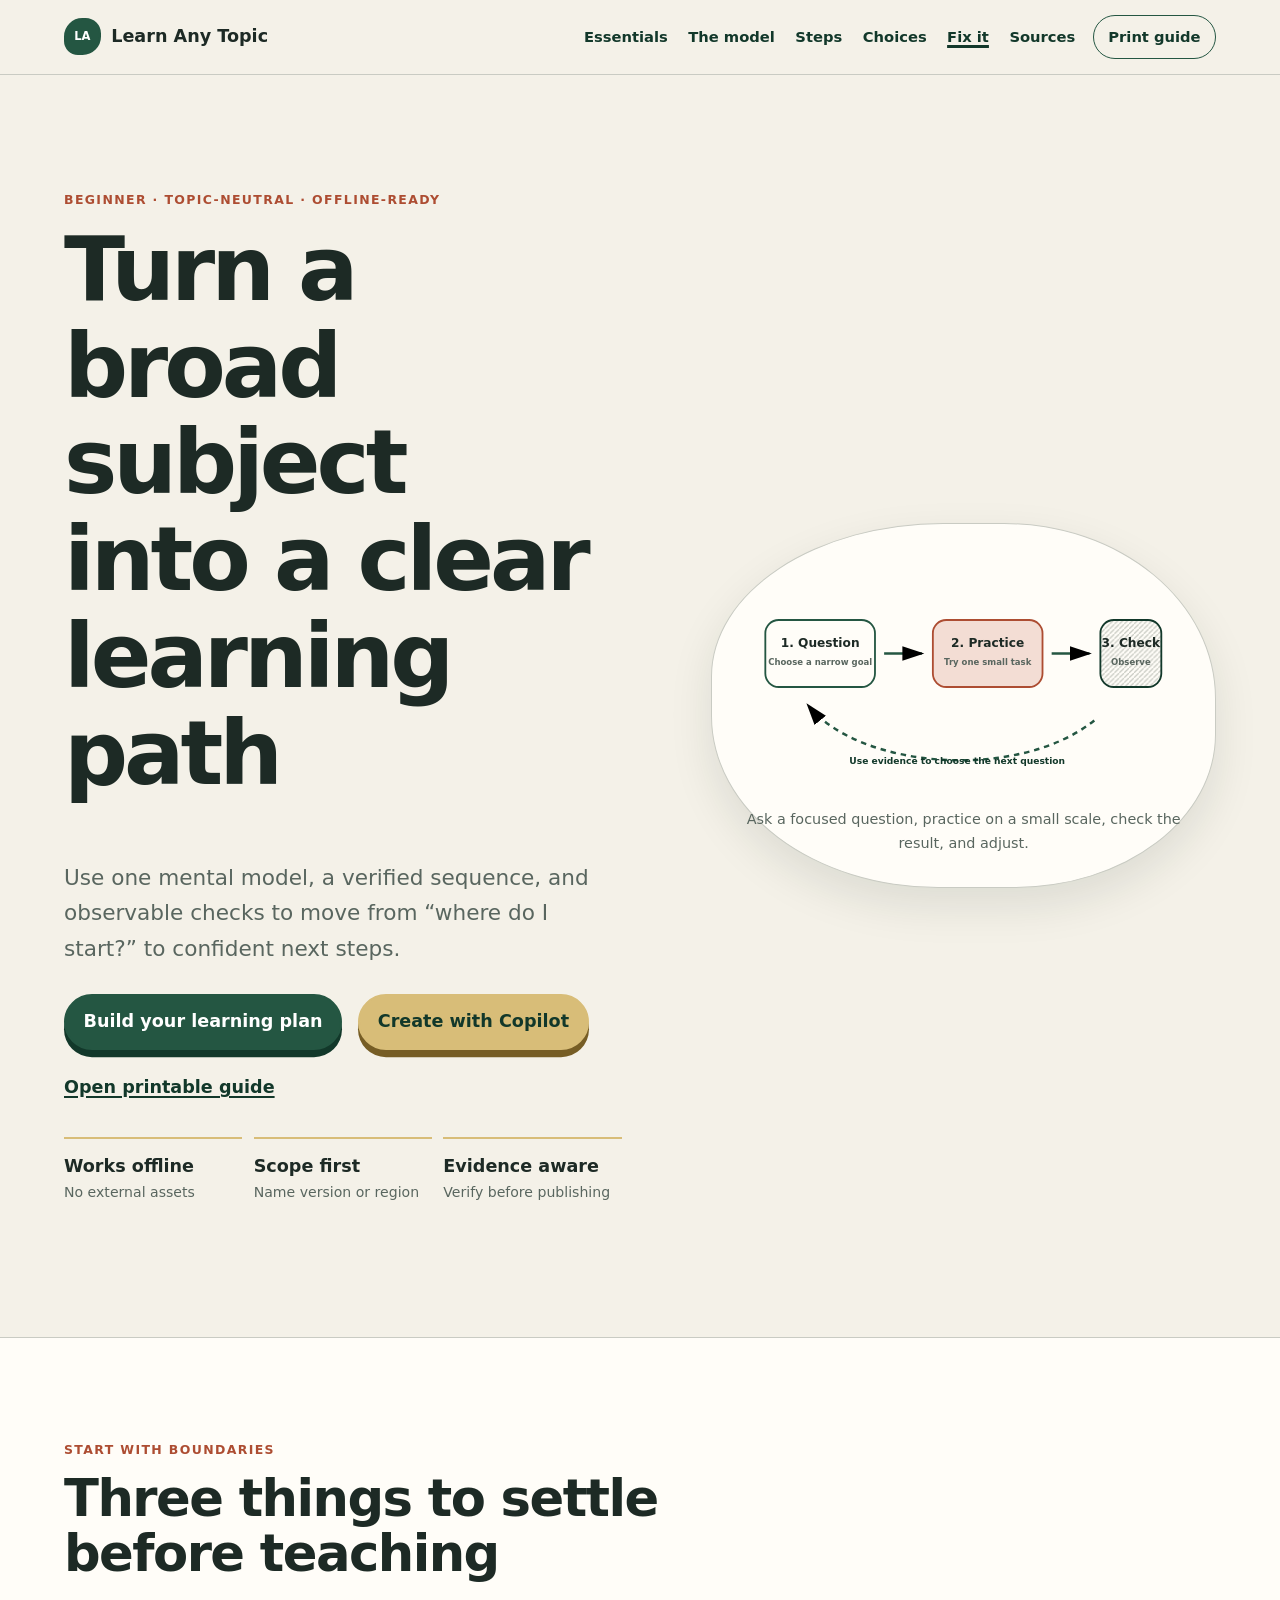
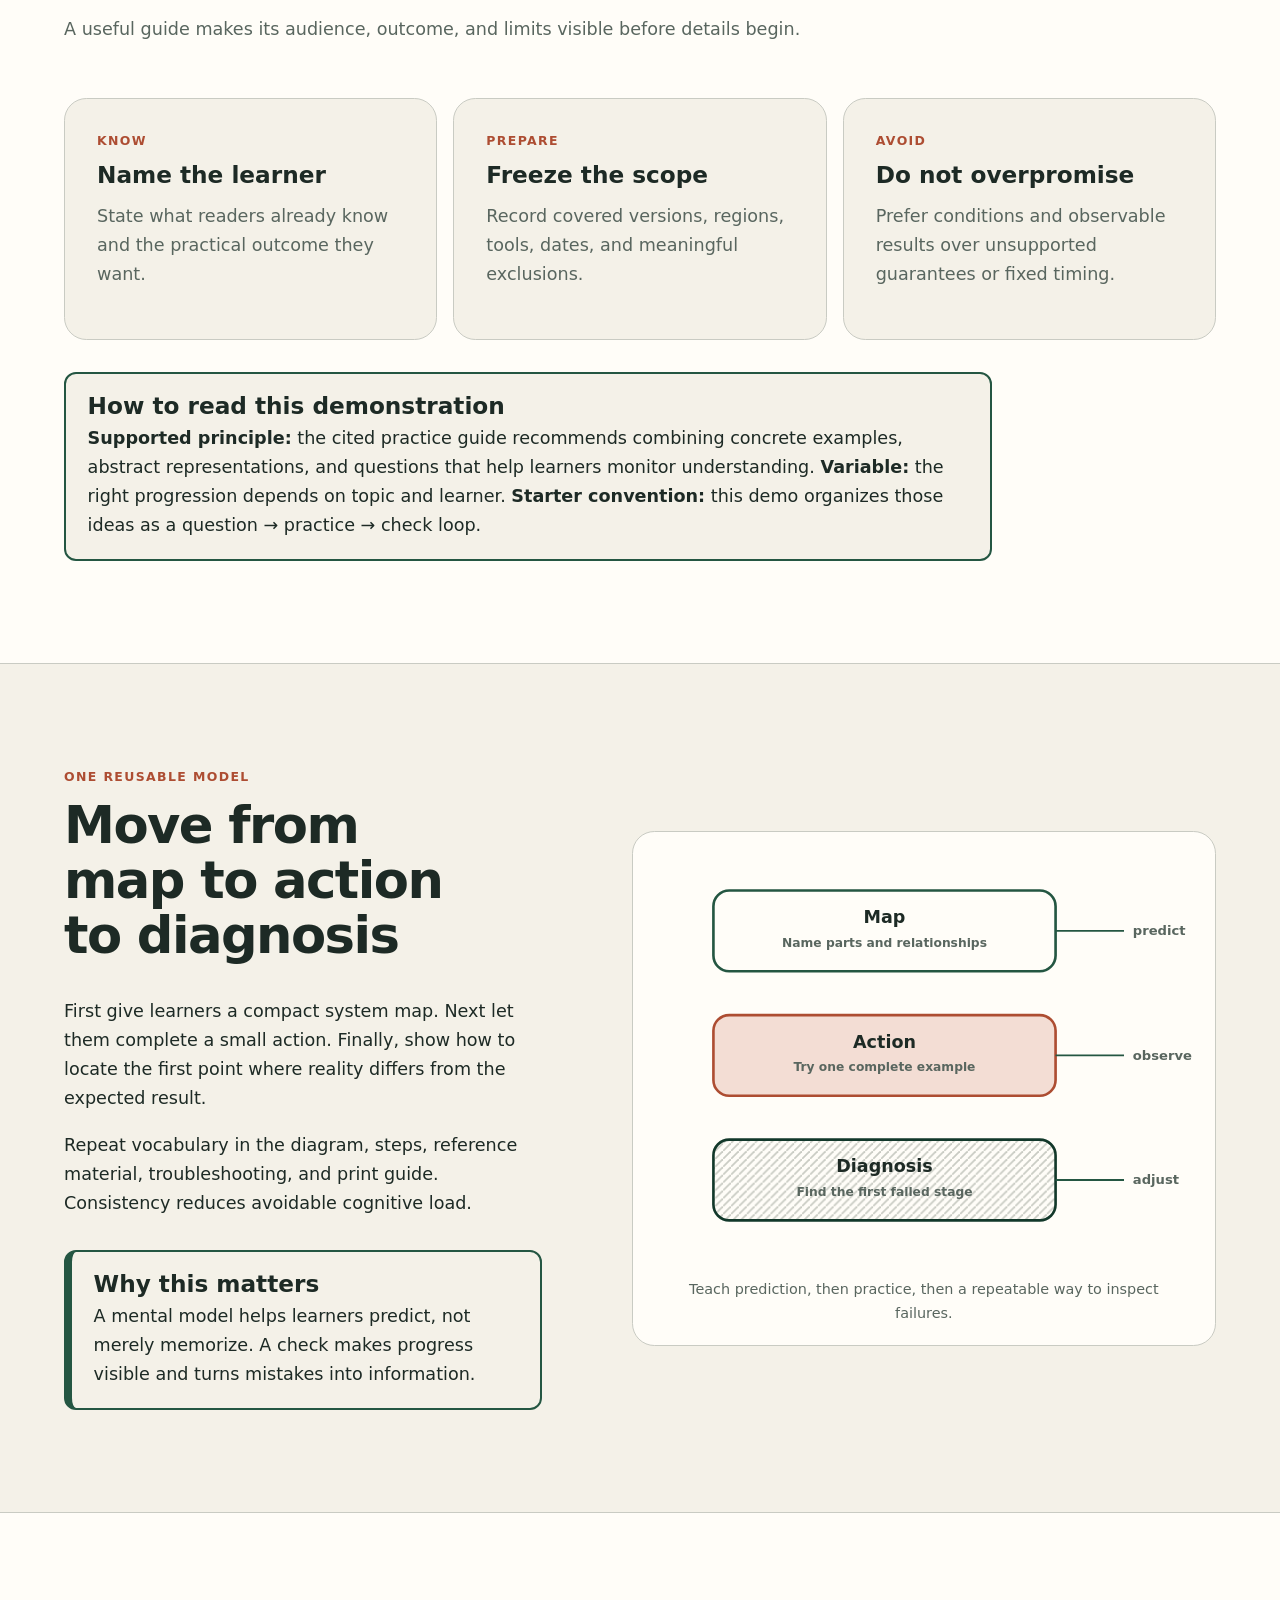
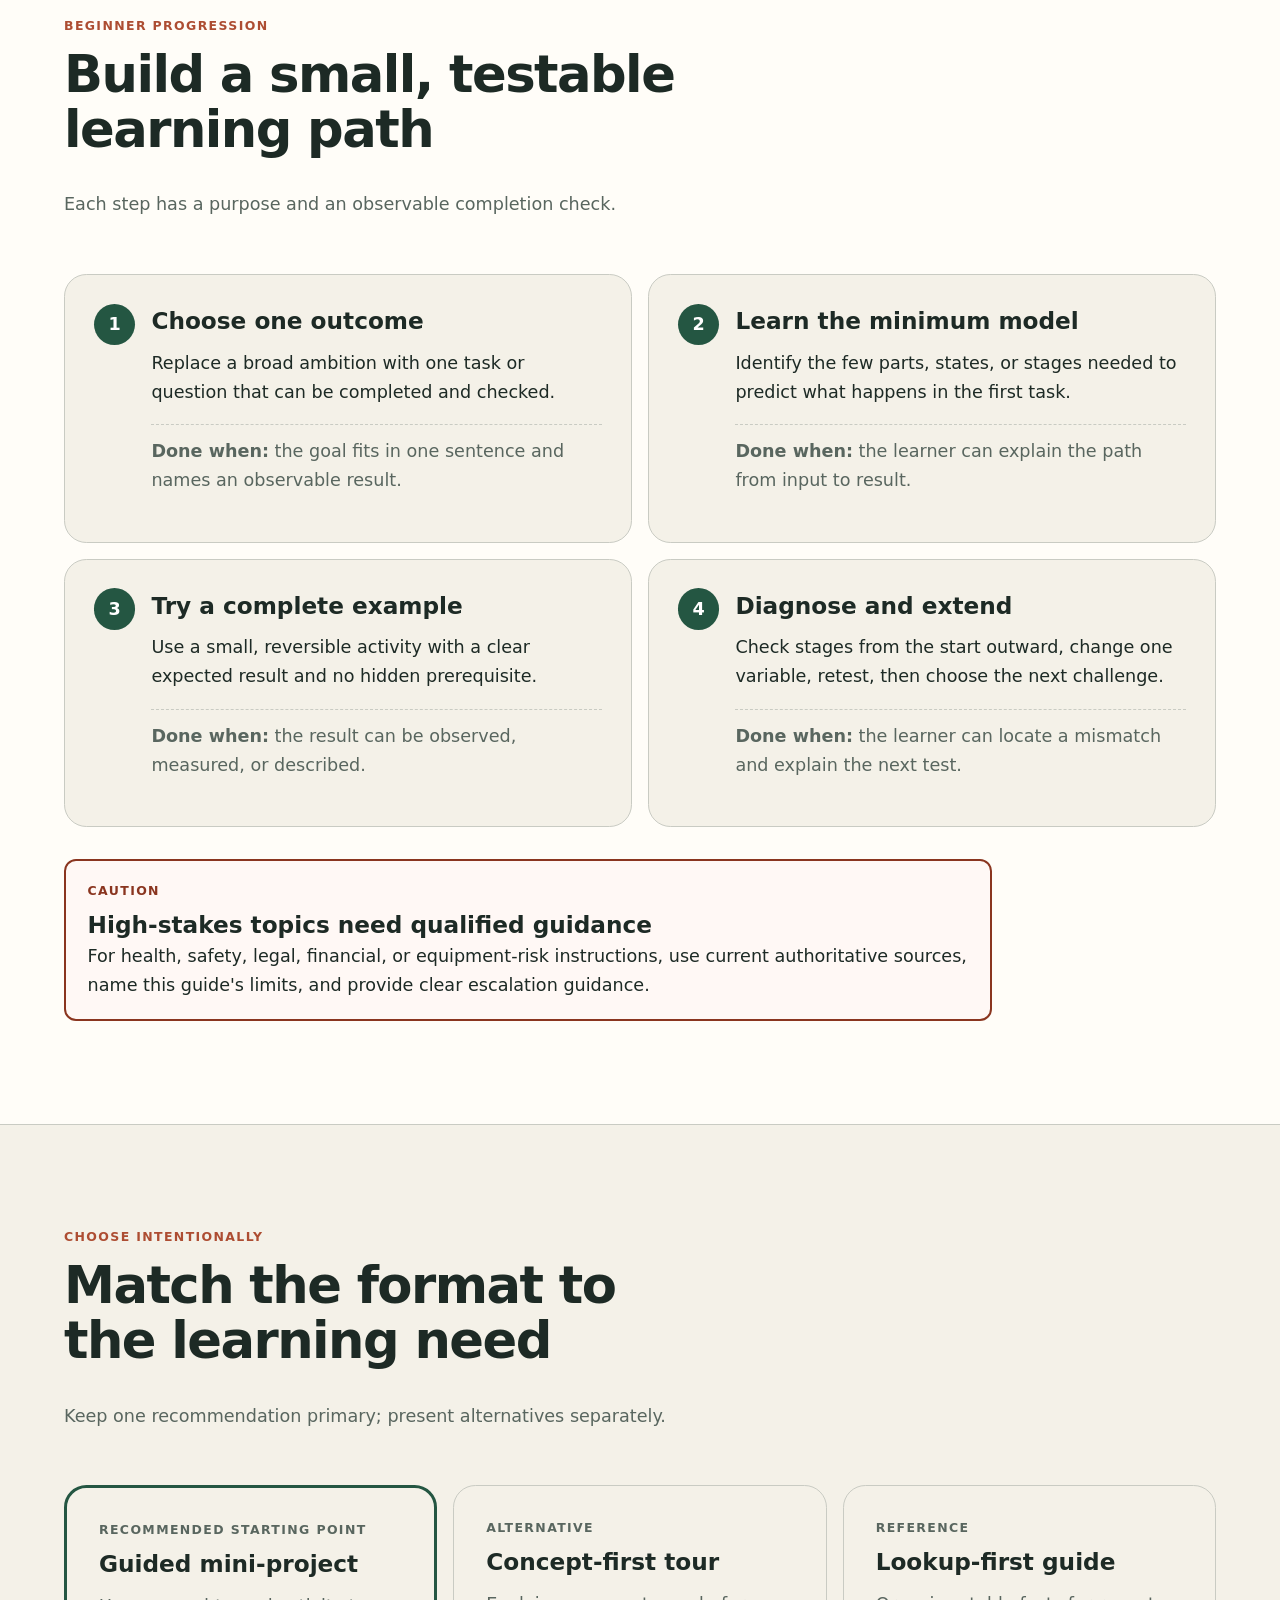
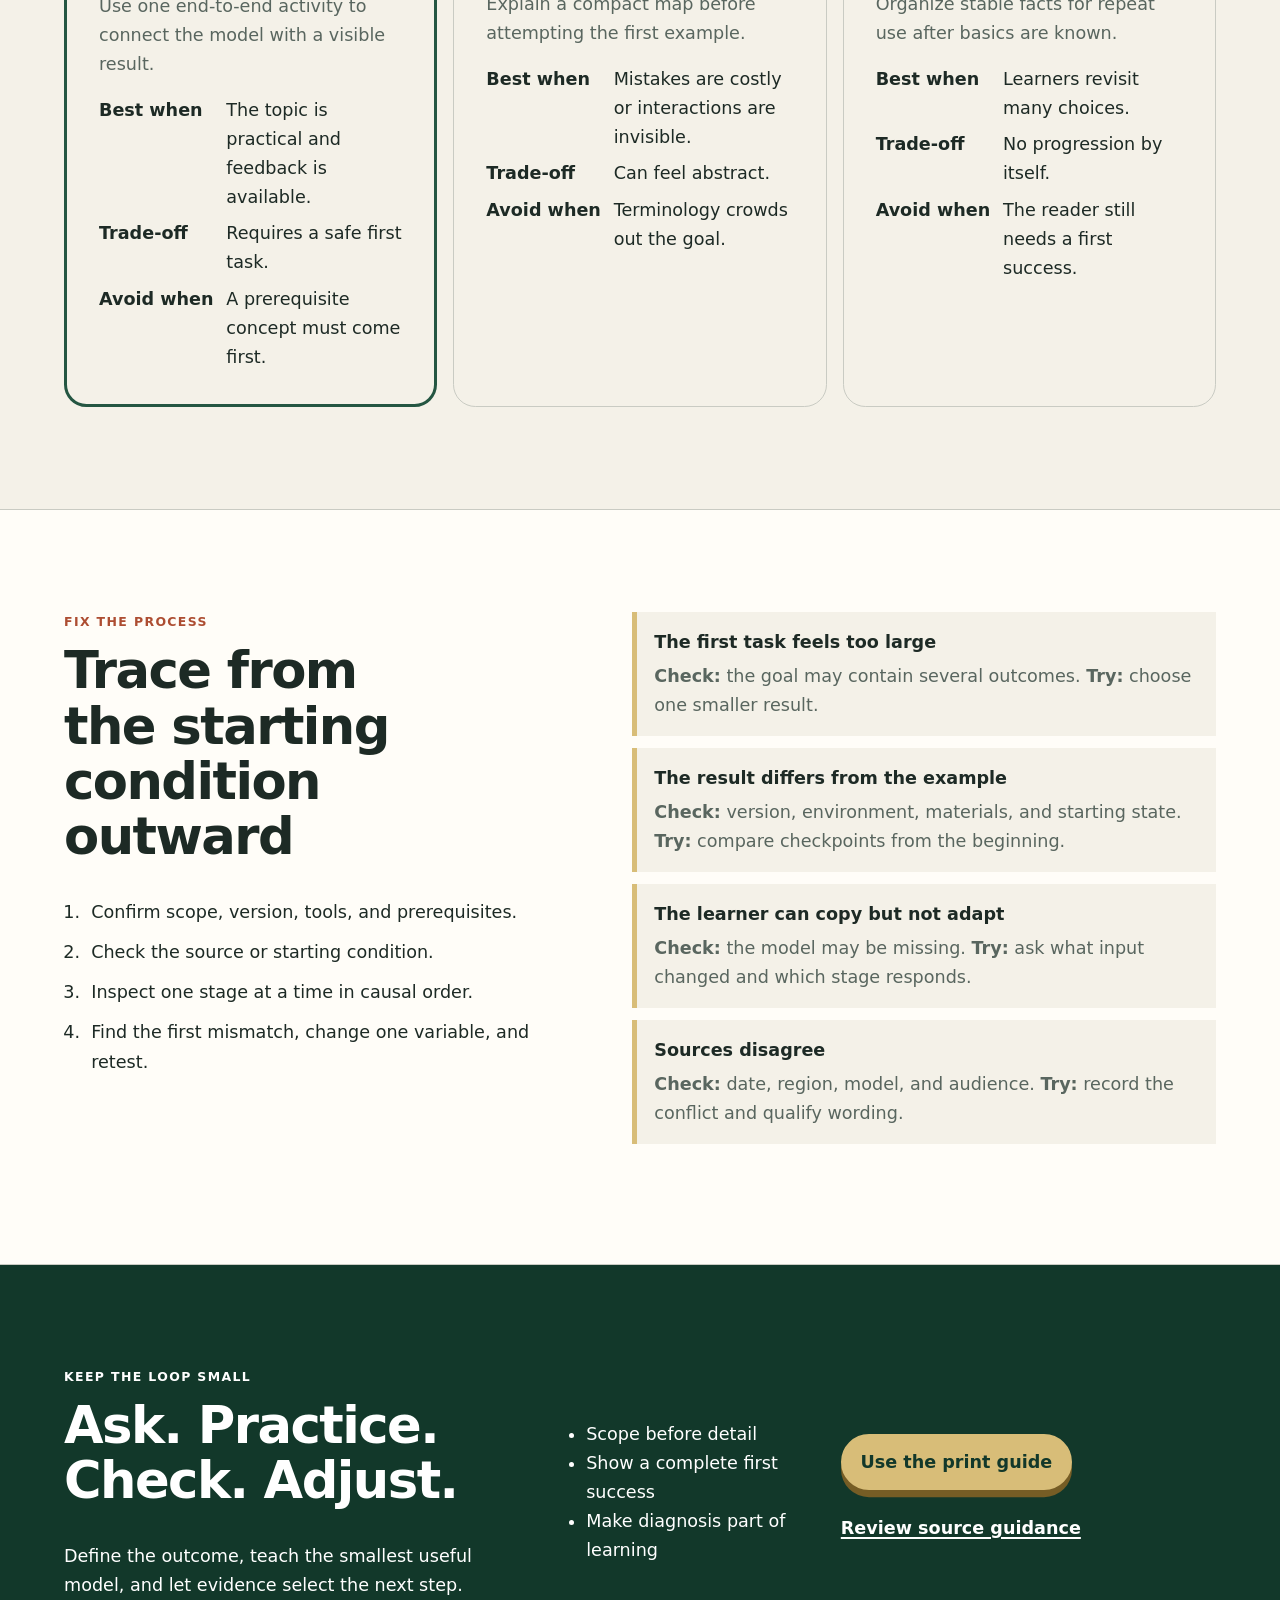
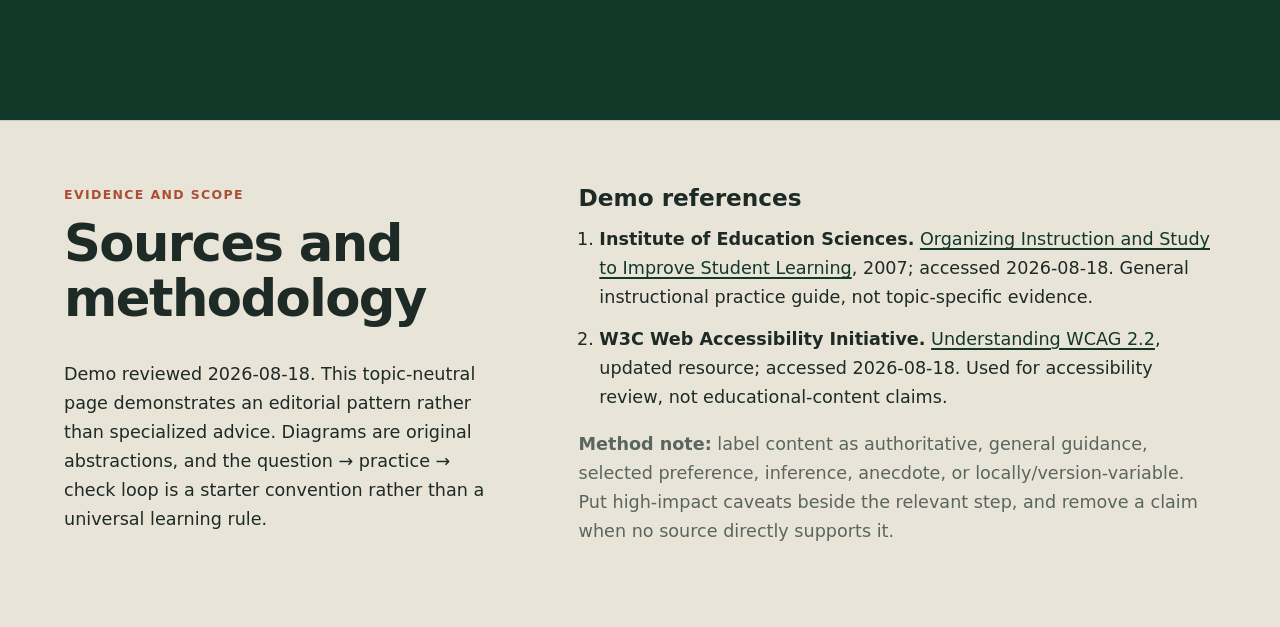
==== commit 95ae3acb: "Add files via upload" ====
--- a/index.html
+++ b/index.html
@@ -27,7 +27,7 @@
         <!-- CUSTOMIZE: Promise — lead with the outcome. Tokens: [[TOPIC_NAME]], [[ONE_SENTENCE_PROMISE]]. -->
         <h1 id="overview-heading">Turn a broad subject into a clear learning path</h1>
         <p class="deck">Use one mental model, a verified sequence, and observable checks to move from “where do I start?” to confident next steps.</p>
-        <div class="button-row"><a class="button" href="#steps">Build your learning plan</a><a class="text-link" href="print-guide.html">Open printable guide</a></div>
+        <div class="button-row"><a class="button" href="#steps">Build your learning plan</a><button class="button button-secondary" type="button" data-copilot-trigger hidden>Create with Copilot</button><a class="text-link" href="print-guide.html">Open printable guide</a></div>
         <ul class="quick-facts" aria-label="Guide qualities"><li><strong>Works offline</strong><span>No external assets</span></li><li><strong>Scope first</strong><span>Name version or region</span></li><li><strong>Evidence aware</strong><span>Verify before publishing</span></li></ul>
       </div>
       <!-- CUSTOMIZE: Diagram — update title, description, labels, geometry, caption. Tokens: [[INPUT]], [[ACTION]], [[RESULT]]. -->
@@ -66,5 +66,30 @@
   </main>
 
   <footer id="sources" class="site-footer" aria-labelledby="sources-heading"><div class="wrap footer-grid"><div><p class="eyebrow">Evidence and scope</p><h2 id="sources-heading">Sources and methodology</h2><p>Demo reviewed 2026-08-18. This topic-neutral page demonstrates an editorial pattern rather than specialized advice. Diagrams are original abstractions, and the question → practice → check loop is a starter convention rather than a universal learning rule.</p></div><div><h3>Demo references</h3><!-- CUSTOMIZE: Replace these with sources that directly support the topic's claims. Include organization/author, title, date, URL, accessed date, and exact scope. Tokens: [[SOURCE_1]], [[SOURCE_1_URL]]. --><ol class="source-list"><li><strong>Institute of Education Sciences.</strong> <a href="https://ies.ed.gov/ncee/wwc/PracticeGuide/1">Organizing Instruction and Study to Improve Student Learning</a>, 2007; accessed 2026-08-18. General instructional practice guide, not topic-specific evidence.</li><li><strong>W3C Web Accessibility Initiative.</strong> <a href="https://www.w3.org/WAI/WCAG22/Understanding/">Understanding WCAG 2.2</a>, updated resource; accessed 2026-08-18. Used for accessibility review, not educational-content claims.</li></ol><p class="method-note"><strong>Method note:</strong> label content as authoritative, general guidance, selected preference, inference, anecdote, or locally/version-variable. Put high-impact caveats beside the relevant step, and remove a claim when no source directly supports it.</p></div></div></footer>
+
+  <dialog class="copilot-dialog" data-copilot-dialog aria-labelledby="copilot-dialog-title">
+    <div class="dialog-heading">
+      <div><p class="eyebrow">Copied for you</p><h2 id="copilot-dialog-title">Create a topic guide with Copilot</h2></div>
+      <form method="dialog"><button class="dialog-close" type="submit" aria-label="Close prompt">×</button></form>
+    </div>
+    <p>Replace <strong>[YOUR TOPIC]</strong>, then paste this prompt into GitHub Copilot. The prompt is copied automatically when this window opens.</p>
+    <textarea class="copilot-prompt" data-copilot-prompt readonly rows="15">Create a new educational website about [YOUR TOPIC] using the topic-site-starter project as the framework. Read and follow SKILL.md as the execution contract.
+
+First, research the topic using reputable, current, specialized sources. Clearly distinguish authoritative guidance, general advice, version- or region-specific behavior, inference, and anecdote. Save concise cited notes in research-notes.md.
+
+Then build a polished, beginner-friendly static website that opens directly from index.html with no build tools. Include:
+- a clear scope and audience;
+- one useful mental model with original HTML/CSS/SVG visuals;
+- essentials, a step-by-step learning path, practical examples, alternatives, troubleshooting, and next steps;
+- accessible semantic HTML, keyboard support, responsive layouts, and offline-friendly assets;
+- source attribution and visible caveats beside affected guidance;
+- a separate print-guide.html and print-guide.css that produce a simplified 1-3 page Letter/A4 guide with no clipped cards, split diagrams, blank overflow pages, or unnecessary decoration.
+
+Reuse the starter's file structure and visual conventions, but replace all demonstration content with accurate topic-specific material. Update README.md with the finished project's purpose and usage. Validate JavaScript, local links, anchors, IDs, accessibility basics, responsive behavior, and print CSS before finishing.</textarea>
+    <div class="dialog-actions">
+      <button class="button" type="button" data-copy-prompt>Copy prompt again</button>
+      <span class="copy-status" data-copy-status role="status" aria-live="polite"></span>
+    </div>
+  </dialog>
 </body>
 </html>
--- a/styles.css
+++ b/styles.css
@@ -45,8 +45,10 @@
 .hero-grid { display: grid; grid-template-columns: minmax(0, 1.05fr) minmax(25rem, .95fr); align-items: center; gap: clamp(2.5rem, 7vw, 6rem); }
 .deck { max-width: 42rem; color: var(--color-muted); font-size: clamp(1.14rem, 2vw, 1.35rem); }
 .button-row { display: flex; flex-wrap: wrap; align-items: center; gap: 1rem; margin-block: 1.7rem; }
-.button { min-height: 44px; display: inline-flex; align-items: center; justify-content: center; padding: .72rem 1.1rem; border: 2px solid var(--color-primary); border-radius: 999px; color: #fff; background: var(--color-primary); font-weight: 800; text-decoration: none; box-shadow: 0 .45rem 0 var(--color-primary-dark); }
+.button { min-height: 44px; display: inline-flex; align-items: center; justify-content: center; padding: .72rem 1.1rem; border: 2px solid var(--color-primary); border-radius: 999px; color: #fff; background: var(--color-primary); font: inherit; font-weight: 800; text-decoration: none; cursor: pointer; box-shadow: 0 .45rem 0 var(--color-primary-dark); }
 .button:hover { color: #fff; background: var(--color-primary-dark); transform: translateY(2px); box-shadow: 0 .25rem 0 #071d15; }
+.button-secondary { color: var(--color-primary-dark); background: var(--color-support); border-color: var(--color-support); box-shadow: 0 .45rem 0 #765d25; }
+.button-secondary:hover { color: #fff; background: var(--color-accent); border-color: var(--color-accent); }
 .text-link { min-height: 44px; display: inline-flex; align-items: center; font-weight: 800; }
 .quick-facts { display: grid; grid-template-columns: repeat(3, minmax(0, 1fr)); gap: .7rem; padding: 0; list-style: none; }
 .quick-facts li { padding-top: .8rem; border-top: 2px solid var(--color-support); }
@@ -107,6 +109,14 @@
 .source-list { padding-left: 1.3rem; }
 .source-list li { margin-bottom: .8rem; }
 .method-note { color: var(--color-muted); }
+.copilot-dialog { width: min(46rem, calc(100% - 2rem)); max-height: min(90vh, 52rem); overflow: auto; padding: clamp(1.2rem, 4vw, 2rem); border: 1px solid var(--color-line); border-radius: var(--radius-lg); color: var(--color-ink); background: var(--color-surface); box-shadow: var(--shadow-soft); }
+.copilot-dialog::backdrop { background: rgb(18 56 42 / .72); backdrop-filter: blur(3px); }
+.dialog-heading { display: flex; justify-content: space-between; gap: 1rem; align-items: start; }
+.dialog-heading h2 { font-size: clamp(1.7rem, 4vw, 2.5rem); }
+.dialog-close { display: grid; width: 44px; height: 44px; place-items: center; border: 1px solid var(--color-line); border-radius: 50%; color: var(--color-ink); background: var(--color-paper); font: 700 1.6rem/1 var(--font-body); cursor: pointer; }
+.copilot-prompt { width: 100%; min-height: 19rem; resize: vertical; padding: 1rem; border: 1px solid var(--color-line); border-radius: var(--radius-sm); color: var(--color-ink); background: var(--color-paper); font: .9rem/1.5 ui-monospace, Consolas, monospace; }
+.dialog-actions { display: flex; flex-wrap: wrap; align-items: center; gap: 1rem; margin-top: 1rem; }
+.copy-status { color: var(--color-muted); font-weight: 750; }
 @media (max-width: 65rem) {
   .wide-nav { display: none; } .jump-menu { display: block; } .header-print { margin-left: auto; }
   .jump-menu { margin-left: 0; } .hero-grid, .split-layout { grid-template-columns: 1fr; }
@@ -125,6 +135,11 @@
   .button-row, .button-row .button, .button-row .text-link { width: 100%; }
   .button-row .text-link { justify-content: center; } .step-card { grid-template-columns: 1fr; }
   .hero-diagram { padding: .5rem; border-radius: var(--radius-lg); }
+  .copilot-dialog { width: calc(100% - 1rem); max-height: calc(100dvh - 1rem); padding: 1rem; border-radius: var(--radius-sm); }
+  .dialog-heading h2 { font-size: 1.55rem; }
+  .copilot-prompt { min-height: 45dvh; font-size: .82rem; }
+  .dialog-actions, .dialog-actions .button { width: 100%; }
+  .copy-status { width: 100%; text-align: center; }
 }
 @media (prefers-reduced-motion: reduce) {
   html { scroll-behavior: auto; }
@@ -136,7 +151,7 @@
   .card, .choice-card, .step-card, .diagram, .source-status, .note, .warning { box-shadow: none; border-width: 2px; }
 }
 @media print {
-  .site-header, .button-row { display: none; } body { background: #fff; }
+  .site-header, .button-row, .copilot-dialog { display: none; } body { background: #fff; }
   .section, .hero { padding-block: 1.5rem; }
   .card, .choice-card, .step-card, .diagram { break-inside: avoid; box-shadow: none; }
 }
